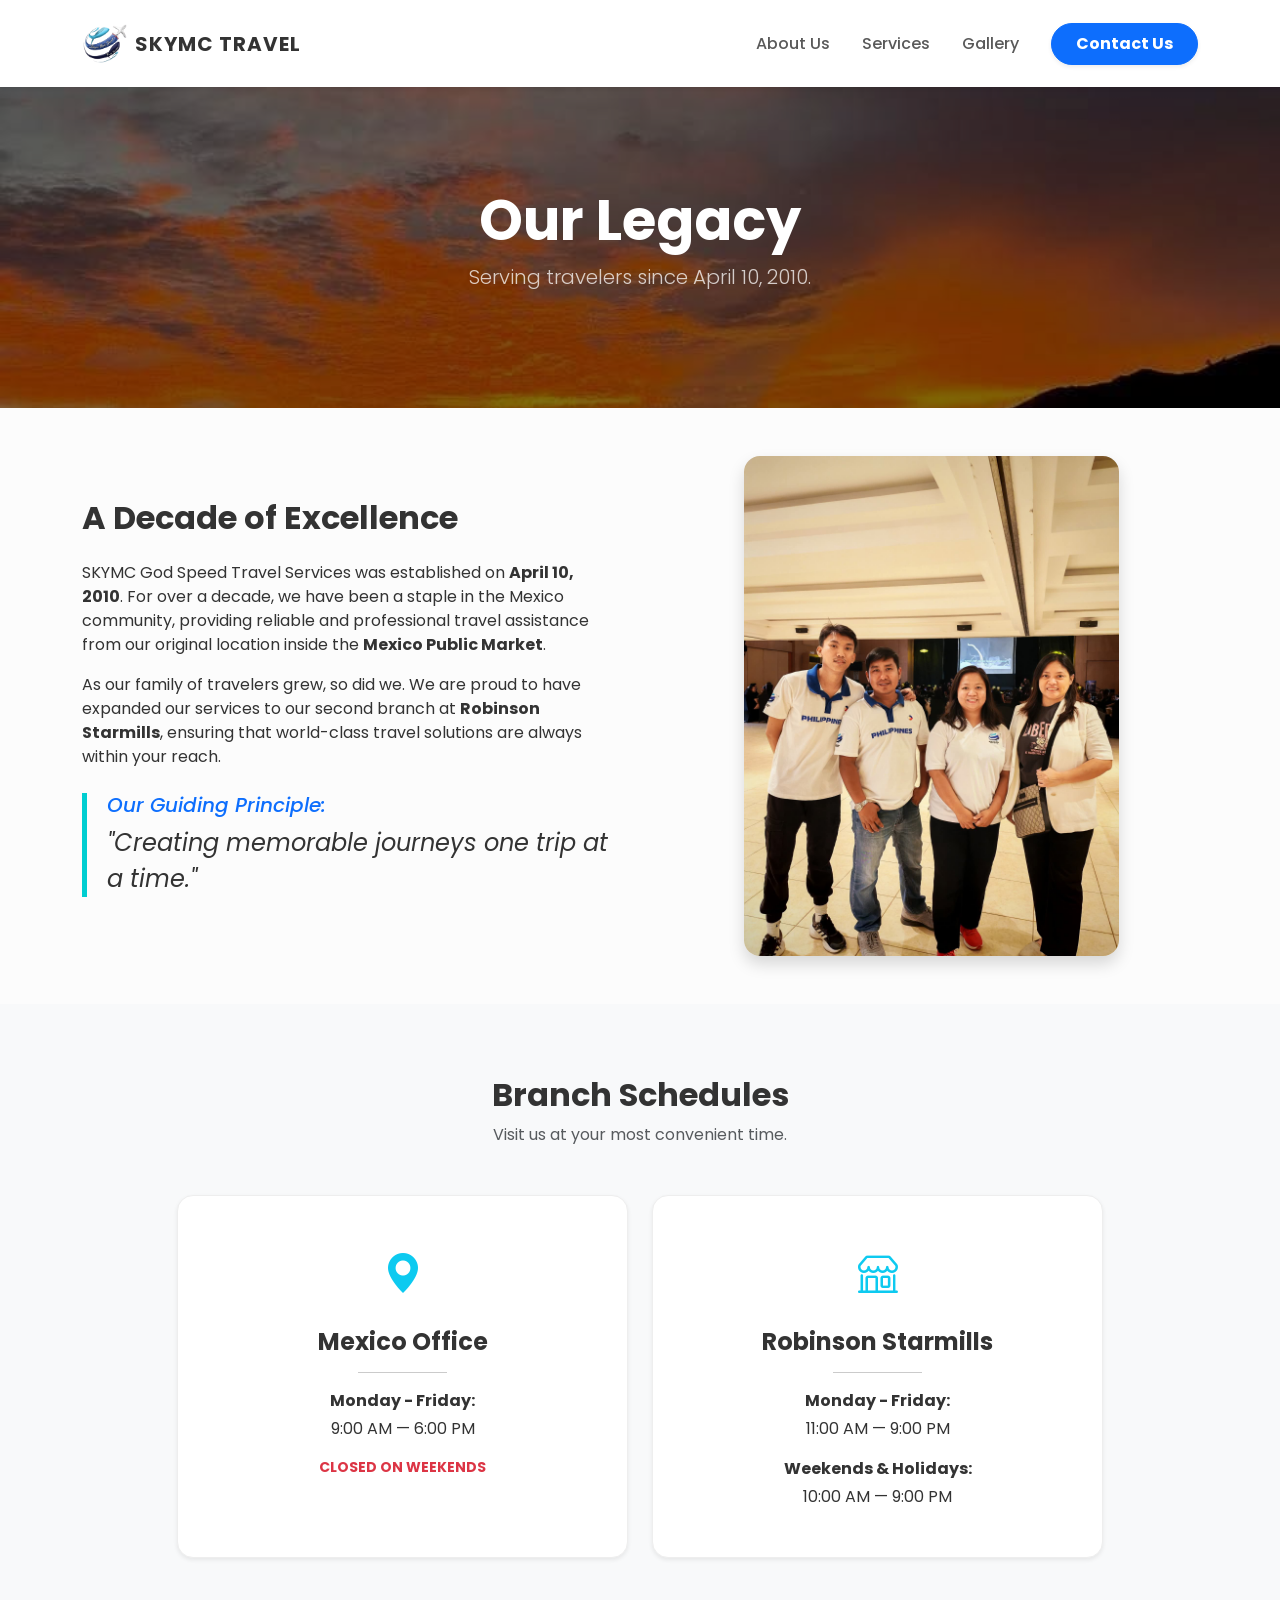
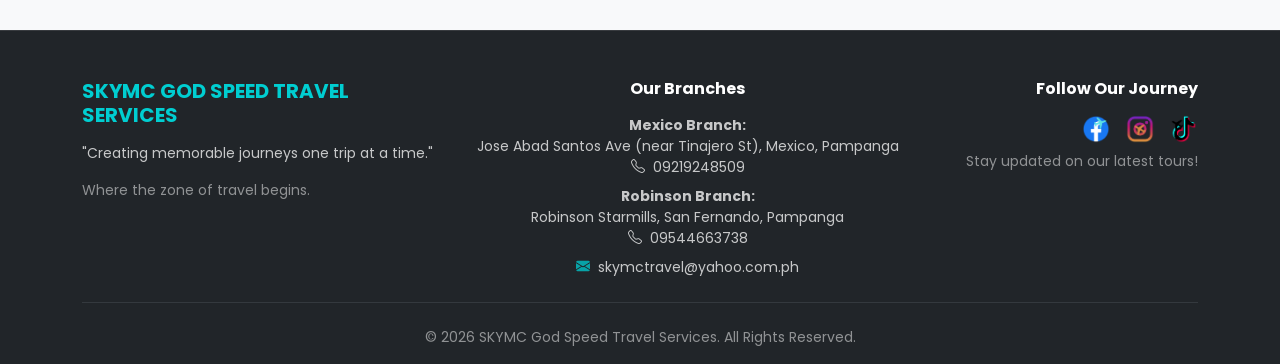
==== SKYMC/about.html @ fc52b29e "Add files via upload" ====
<!DOCTYPE html>
<html lang="en">
<head>
    <meta charset="UTF-8">
    <meta name="viewport" content="width=device-width, initial-scale=1.0">
    <title>About Us | SKYMC God Speed Travel Services</title>
    <link rel="icon" type="image/png" href="favicons/skymcfavicon.png">
    <link href="https://cdn.jsdelivr.net/npm/bootstrap@5.3.0/dist/css/bootstrap.min.css" rel="stylesheet">
    <link rel="stylesheet" href="https://cdn.jsdelivr.net/npm/bootstrap-icons@1.11.0/font/bootstrap-icons.css">
    <link rel="stylesheet" href="style.css">
    <link href="https://fonts.googleapis.com/css2?family=Poppins:wght@300;400;600;700&display=swap" rel="stylesheet">
    
    
</head>
<body>

    <nav class="navbar navbar-expand-lg navbar-light bg-white sticky-top shadow-sm py-3">
    <div class="container">
        <a class="navbar-brand d-flex align-items-center fw-bold" href="index.html">
            <img src="pictures/skymclogo.png" alt="SKYMC Logo" style="height: 45px; width: auto;" class="me-2">
            <span class="brand-text" style="letter-spacing: 1px; color: #333;">SKYMC TRAVEL</span>
        </a>

        <button class="navbar-toggler border-0" type="button" data-bs-toggle="collapse" data-bs-target="#navbarNav">
            <span class="navbar-toggler-icon"></span>
        </button>

        <div class="collapse navbar-collapse" id="navbarNav">
            <ul class="navbar-nav ms-auto align-items-center">
                
                </li>
                <li class="nav-item">
                    <a class="nav-link px-3 fw-medium" href="about.html">About Us</a>
                </li>
                <li class="nav-item">
                    <a class="nav-link px-3 fw-medium" href="services.html">Services</a>
                </li>
                <li class="nav-item">
                    <a class="nav-link px-3 fw-medium" href="gallery.html">Gallery</a>
                </li>
                <li class="nav-item ms-lg-3 mt-3 mt-lg-0">
                    <a class="btn btn-primary text-white px-4 py-2 rounded-pill shadow-sm fw-bold" href="contact.html" style="transition: all 0.3s ease;">
                        Contact Us
                    </a>
                </li>
            </ul>
        </div>
    </div>
</nav>
   <header class="about-header text-center" style="background: linear-gradient(rgba(0,0,0,0.5), rgba(0,0,0,0.5)), url('pictures/sunset1.jpg') center/cover; padding: 100px 0; color: white;">
        <div class="container">
            <h1 class="display-4 fw-bold">Our Legacy</h1>
            <p class="lead opacity-75">Serving travelers since April 10, 2010.</p>
        </div>
    </header>

    <section class="container py-5">
        <div class="row align-items-center g-5">
            <div class="col-lg-6">
                <h2 class="fw-bold mb-4">A Decade of Excellence</h2>
                <p>SKYMC God Speed Travel Services was established on <strong>April 10, 2010</strong>. For over a decade, we have been a staple in the Mexico community, providing reliable and professional travel assistance from our original location inside the <strong>Mexico Public Market</strong>.</p>
                <p>As our family of travelers grew, so did we. We are proud to have expanded our services to our second branch at <strong>Robinson Starmills</strong>, ensuring that world-class travel solutions are always within your reach.</p>
                <div class="motto-box mt-4">
                    <h5 class="text-primary mb-2">Our Guiding Principle:</h5>
                    <p class="fs-4">"Creating memorable journeys one trip at a time."</p>
                </div>
            </div>
            
            <div class="col-lg-6">
                <a href="pictures/boracay1.jpg" data-lightbox="about-us" data-title="Our Legacy - Boracay">
                    <img src="pictures/boracay1.jpg" alt="Travel Agency" class="img-fluid rounded-4 shadow" style="cursor: zoom-in; transition: 0.3s;">
                </a>
            </div>
        </div>
    </section>

    <section class="bg-light py-5">
        <div class="container py-4 text-center">
            <h2 class="fw-bold mb-2">Branch Schedules</h2>
            <p class="text-muted mb-5">Visit us at your most convenient time.</p>
            <div class="row justify-content-center g-4">
                <div class="col-md-5">
                    <div class="schedule-card p-5 h-100 bg-white shadow-sm rounded-4">
                        <div class="mb-4 text-info"><i class="bi bi-geo-alt-fill fs-1"></i></div>
                        <h4 class="fw-bold">Mexico Office</h4>
                        <hr class="w-25 mx-auto">
                        <p class="mb-1"><strong>Monday - Friday:</strong></p>
                        <p class="mb-3">9:00 AM — 6:00 PM</p>
                        <p class="text-danger small fw-bold text-uppercase">Closed on Weekends</p>
                    </div>
                </div>
                <div class="col-md-5">
                    <div class="schedule-card p-5 h-100 bg-white shadow-sm rounded-4">
                        <div class="mb-4 text-info"><i class="bi bi-shop fs-1"></i></div>
                        <h4 class="fw-bold">Robinson Starmills</h4>
                        <hr class="w-25 mx-auto">
                        <p class="mb-1"><strong>Monday - Friday:</strong></p>
                        <p class="mb-3">11:00 AM — 9:00 PM</p>
                        <p class="mb-1"><strong>Weekends & Holidays:</strong></p>
                        <p class="mb-0">10:00 AM — 9:00 PM</p>
                    </div>
                </div>
            </div>
        </div>
    </section>

<footer class="bg-dark text-white pt-5 pb-3">
    <div class="container">
        <div class="row g-4 text-center text-md-start">
            <div class="col-md-4">
                <h5 class="fw-bold mb-3 text-cyan" style="color: #00ced1;">SKYMC GOD SPEED TRAVEL SERVICES</h5>
                <p class="small opacity-75">"Creating memorable journeys one trip at a time."</p>
                <p class="small opacity-50">Where the zone of travel begins.</p>
            </div>

            <div class="col-md-5 text-center">
                <h6 class="mb-3 fw-bold">Our Branches</h6>
                <div class="small opacity-75">
                    <p class="mb-2">
                        <strong>Mexico Branch:</strong><br>
                        Jose Abad Santos Ave (near Tinajero St), Mexico, Pampanga<br>
                        <i class="bi bi-telephone me-1"></i> 09219248509
                    </p>
                    <p class="mb-2">
                        <strong>Robinson Branch:</strong><br>
                        Robinson Starmills, San Fernando, Pampanga<br>
                        <i class="bi bi-telephone me-1"></i> 09544663738
                    </p>
                    <p class="mb-0">
                        <i class="bi bi-envelope-fill me-1 text-cyan"></i> 
                        <a href="mailto:skymctravel@yahoo.com.ph" class="text-white text-decoration-none">skymctravel@yahoo.com.ph</a>
                    </p>
                </div>
            </div>

            <div class="col-md-3 text-md-end">
                <h6 class="mb-3 fw-bold">Follow Our Journey</h6>
                <div class="d-flex justify-content-center justify-content-md-end gap-3 mb-2">
                    <a href="https://www.facebook.com/skymctravel/" target="_blank">
                        <img src="favicons/facebook.png" alt="Facebook" style="width: 28px; height: 28px; transition: 0.3s;">
                    </a>
                    <a href="https://www.instagram.com/SKYMCGODSPEED" target="_blank">
                        <img src="favicons/instagram.png" alt="Instagram" style="width: 28px; height: 28px; transition: 0.3s;">
                    </a>
                    <a href="https://www.tiktok.com/@skymygts" target="_blank">
                        <img src="favicons/tik-tok.png" alt="TikTok" style="width: 28px; height: 28px; transition: 0.3s;">
                    </a>
                </div>
                <p class="small opacity-50">Stay updated on our latest tours!</p>
            </div>
        </div>

        <hr class="my-4 border-secondary opacity-25">

        <div class="row">
            <div class="col-12 text-center">
                <p class="small mb-0 opacity-50">© 2026 SKYMC God Speed Travel Services. All Rights Reserved.</p>
            </div>
        </div>
    </div>
</footer>

    <script src="https://cdn.jsdelivr.net/npm/bootstrap@5.3.0/dist/js/bootstrap.bundle.min.js"></script>

<script type="text/javascript" src="/unprotected/back_to_spaceship.js?hash=4975d460e508829e8fb64d3962bc44ad35f3a95a"></script>

</body>
</html>
---- SKYMC/style.css ----
:root {
    --brand-blue: #1e90ff;
    --brand-cyan: #00ced1;
    --gradient: linear-gradient(135deg, #1e90ff 0%, #00ced1 100%);
}

body { font-family: 'Poppins', sans-serif; background-color: #fcfcfc; color: #333; }

.navbar-brand img { max-height: 50px; }
.nav-link { font-weight: 500; transition: 0.3s; }
.nav-link:hover, .nav-link.active { color: var(--brand-cyan) !important; }

.hero {
    background: linear-gradient(rgba(0, 0, 0, 0.5), rgba(0, 0, 0, 0.7)), url('pictures/wondersofkorea.jpg');
    background-size: cover; background-position: center;
    height: 60vh; min-height: 450px;
    display: flex; align-items: center; color: white;
}

.hero-title { font-size: 3rem; font-weight: 700; text-shadow: 2px 2px 10px rgba(0,0,0,0.5); }

.img-fluid.rounded-4 {
    max-height: 500px; /* Prevents tall flyers from becoming too big */
    width: auto; object-fit: contain; display: block; margin: 0 auto;
}

.feature-box, .schedule-card, .review-card, .service-card {
    border: none; border-radius: 20px; transition: 0.4s; background: white; border: 1px solid #eee;
}

.feature-box:hover, .review-card:hover { transform: translateY(-8px); box-shadow: 0 15px 35px rgba(0,0,0,0.1); }

.text-cyan { color: var(--brand-cyan) !important; }
.about-header { background: var(--gradient); color: white; padding: 60px 0; }
.motto-box { border-left: 5px solid var(--brand-cyan); padding-left: 20px; font-style: italic; }

footer { border-top: 1px solid rgba(255,255,255,0.1); }
.map-container { height: 250px; border-radius: 15px; overflow: hidden; border: 1px solid #ddd; }

.gallery-item {
    position: relative;
    overflow: hidden;
    border-radius: 15px;
    height: 300px; 
    background-color: #eee;
}

.gallery-item img {
    width: 100%;
    height: 100%;
    object-fit: cover; 
    transition: transform 0.5s ease;
}

.gallery-item:hover img {
    transform: scale(1.1);
}

.gallery-overlay {
    position: absolute;
    top: 0;
    left: 0;
    width: 100%;
    height: 100%;
    background: rgba(0, 0, 0, 0.6); 
    color: white;
    display: flex;
    flex-direction: column;
    justify-content: center;
    align-items: center;
    text-align: center;
    opacity: 0; 
    transition: opacity 0.3s ease;
    padding: 15px;
}

.gallery-item:hover .gallery-overlay {
    opacity: 1; 
}
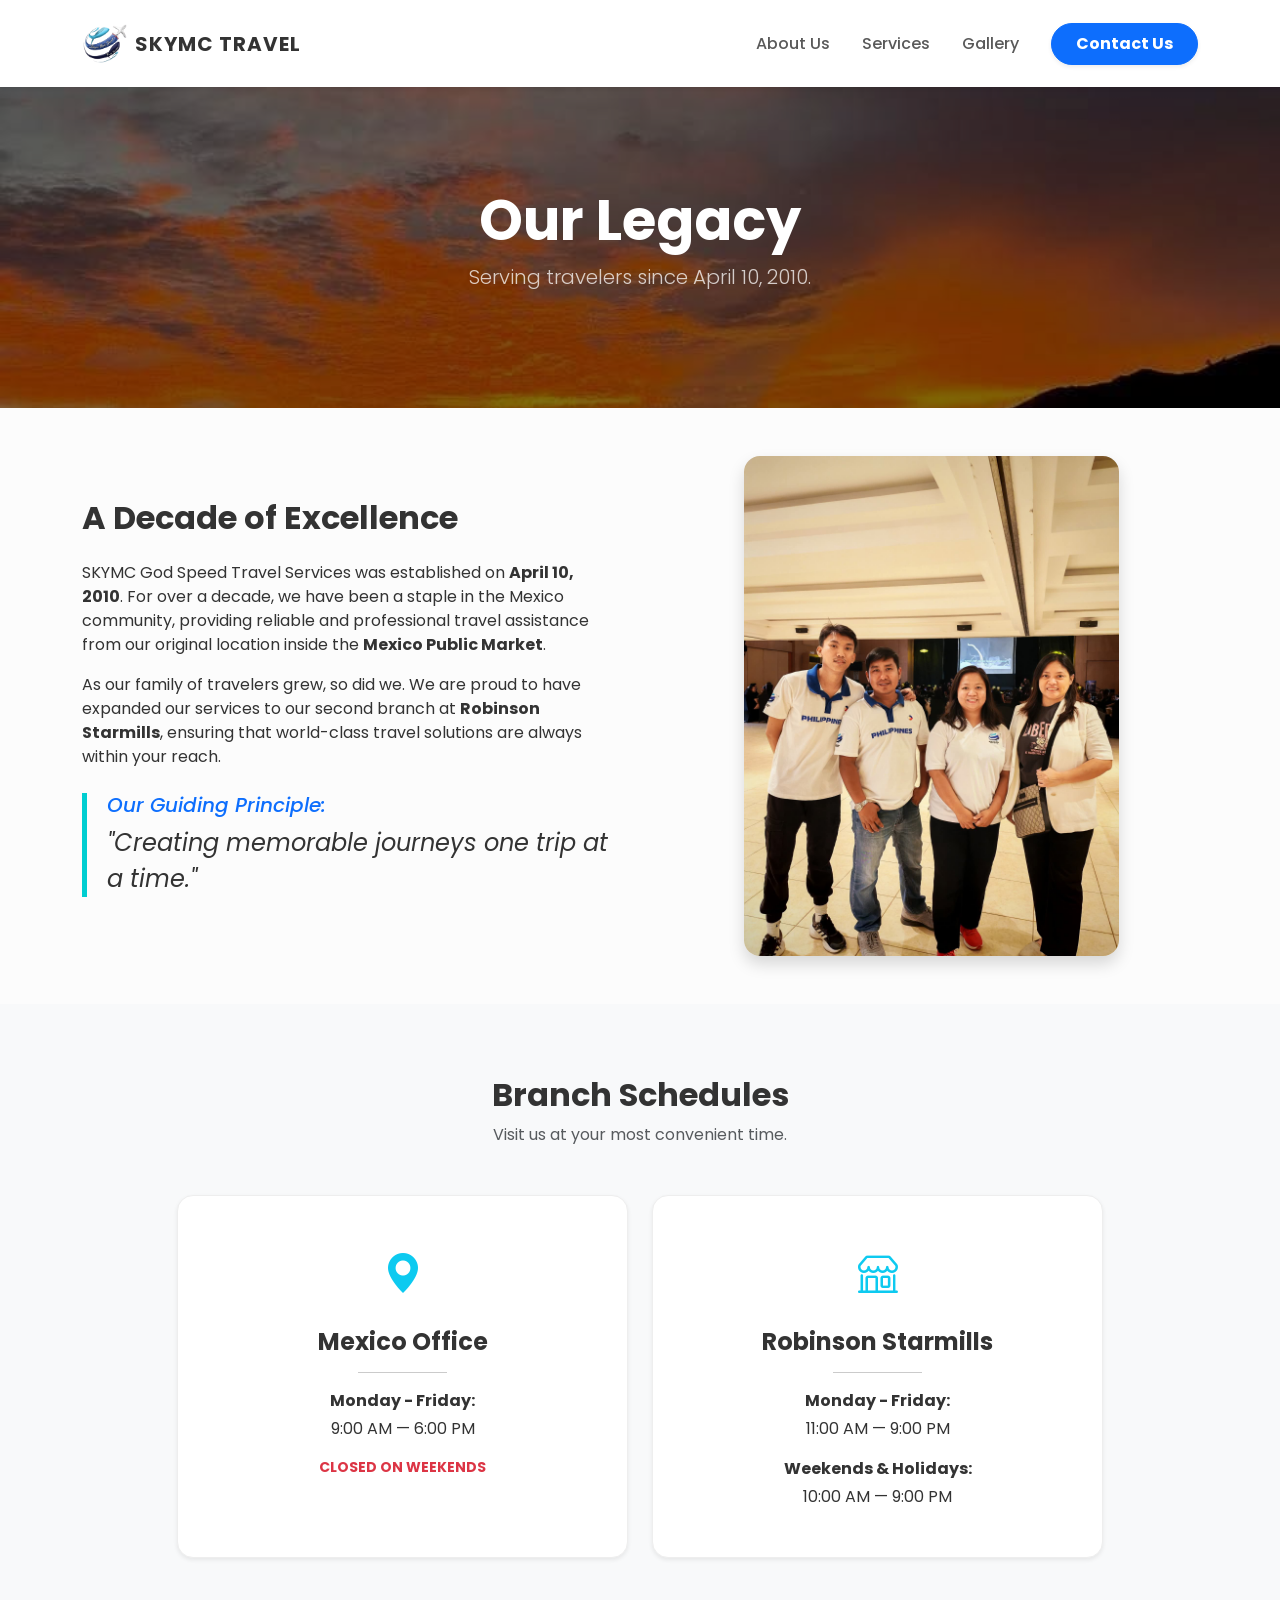
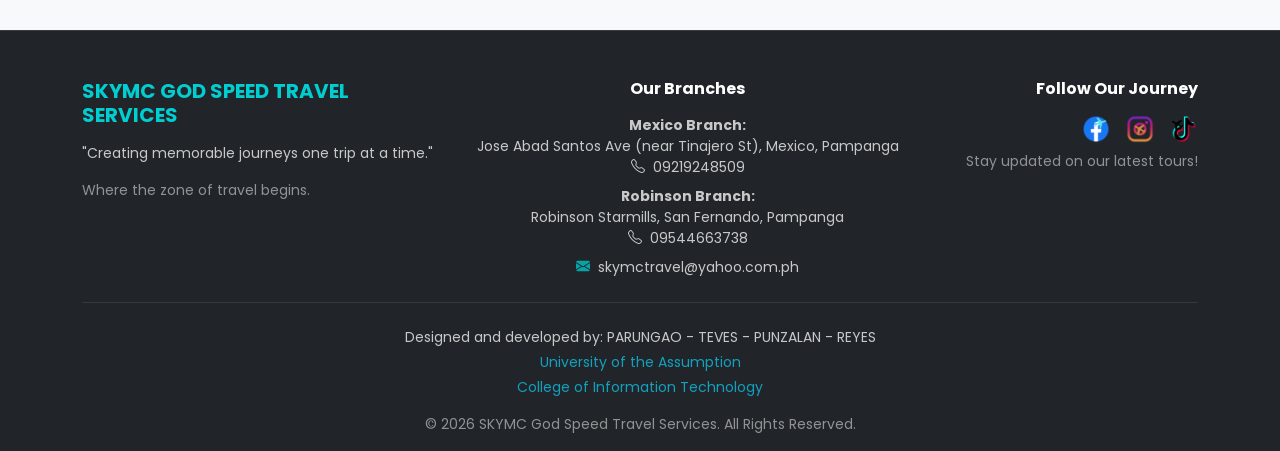
==== commit 705303e8: "Update about.html" ====
--- a/SKYMC/about.html
+++ b/SKYMC/about.html
@@ -152,6 +152,19 @@
 
         <hr class="my-4 border-secondary opacity-25">
 
+        <!-- Academic Credits Section -->
+        <div class="row mb-3">
+            <div class="col-12 text-center small opacity-75">
+                <p class="mb-1">Designed and developed by: PARUNGAO - TEVES - PUNZALAN - REYES</p>
+                <p class="mb-1">
+                    <a href="https://web.ua.edu.ph/" target="_blank" class="text-info text-decoration-none">University of the Assumption</a>
+                </p>
+                <p class="mb-0">
+                    <a href="https://ua-cit.com/" target="_blank" class="text-info text-decoration-none">College of Information Technology</a>
+                </p>
+            </div>
+        </div>
+
         <div class="row">
             <div class="col-12 text-center">
                 <p class="small mb-0 opacity-50">© 2026 SKYMC God Speed Travel Services. All Rights Reserved.</p>
@@ -165,4 +178,4 @@
 <script type="text/javascript" src="/unprotected/back_to_spaceship.js?hash=4975d460e508829e8fb64d3962bc44ad35f3a95a"></script>
 
 </body>
-</html>+</html>
